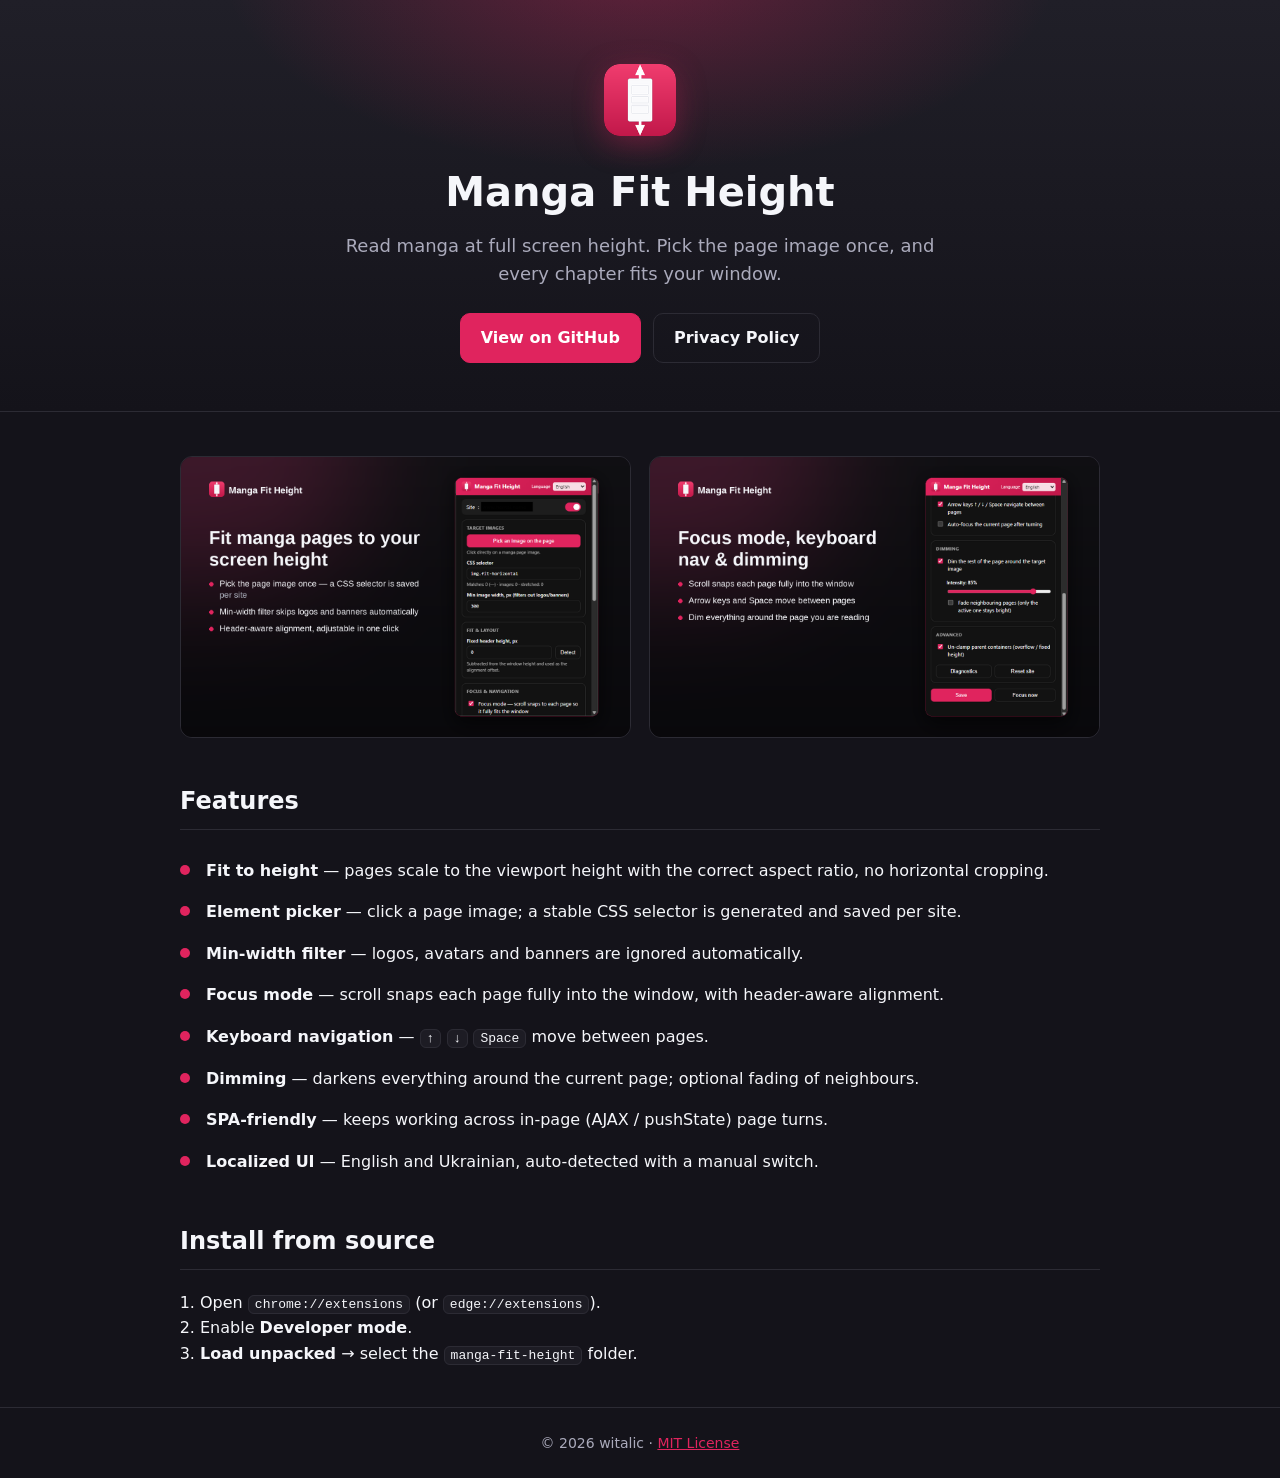
==== docs/index.html @ a0f36485 "Manga Fit Height v1.0.0" ====
<!DOCTYPE html>
<html lang="en">
  <head>
    <meta charset="utf-8" />
    <meta name="viewport" content="width=device-width, initial-scale=1" />
    <title>Manga Fit Height</title>
    <meta name="description" content="Chrome/Edge extension that fits manga page images to your screen height. Per-site element picker, focus mode, keyboard navigation and dimming." />
    <link rel="icon" href="assets/icon128.png" />
    <link rel="stylesheet" href="style.css" />
  </head>
  <body>
    <header class="hero">
      <div class="wrap">
        <img class="logo" src="assets/icon128.png" alt="Manga Fit Height icon" width="72" height="72" />
        <h1>Manga Fit Height</h1>
        <p class="tag">Read manga at full screen height. Pick the page image once, and every chapter fits your window.</p>
        <div class="cta">
          <a class="btn primary" href="https://github.com/witalic/manga-fit-height">View on GitHub</a>
          <a class="btn" href="privacy.html">Privacy Policy</a>
        </div>
      </div>
    </header>

    <main class="wrap">
      <section class="shots">
        <img src="assets/screenshot-1-setup.png" alt="Setup: pick an image and fit to height" />
        <img src="assets/screenshot-2-reading.png" alt="Focus mode, keyboard navigation and dimming" />
      </section>

      <section class="features">
        <h2>Features</h2>
        <ul>
          <li><b>Fit to height</b> — pages scale to the viewport height with the correct aspect ratio, no horizontal cropping.</li>
          <li><b>Element picker</b> — click a page image; a stable CSS selector is generated and saved per site.</li>
          <li><b>Min-width filter</b> — logos, avatars and banners are ignored automatically.</li>
          <li><b>Focus mode</b> — scroll snaps each page fully into the window, with header-aware alignment.</li>
          <li><b>Keyboard navigation</b> — <kbd>↑</kbd> <kbd>↓</kbd> <kbd>Space</kbd> move between pages.</li>
          <li><b>Dimming</b> — darkens everything around the current page; optional fading of neighbours.</li>
          <li><b>SPA-friendly</b> — keeps working across in-page (AJAX / pushState) page turns.</li>
          <li><b>Localized UI</b> — English and Ukrainian, auto-detected with a manual switch.</li>
        </ul>
      </section>

      <section class="install">
        <h2>Install from source</h2>
        <ol>
          <li>Open <code>chrome://extensions</code> (or <code>edge://extensions</code>).</li>
          <li>Enable <b>Developer mode</b>.</li>
          <li><b>Load unpacked</b> → select the <code>manga-fit-height</code> folder.</li>
        </ol>
      </section>
    </main>

    <footer>
      <div class="wrap">
        <span>© 2026 witalic · <a href="https://github.com/witalic/manga-fit-height/blob/main/LICENSE">MIT License</a></span>
      </div>
    </footer>
  </body>
</html>
---- docs/style.css ----
:root {
  --accent: #e0245e;
  --accent-2: #c2184a;
  --bg: #14131a;
  --card: #1d1c24;
  --text: #f5f6fa;
  --sub: #aab;
  --line: #2c2b34;
}

* { box-sizing: border-box; }

body {
  margin: 0;
  background: var(--bg);
  color: var(--text);
  font: 16px/1.6 system-ui, -apple-system, "Segoe UI", sans-serif;
}

.wrap { max-width: 960px; margin: 0 auto; padding: 0 20px; }

a { color: var(--accent); }

.hero {
  text-align: center;
  padding: 64px 0 48px;
  background:
    radial-gradient(600px 300px at 50% -40px, rgba(224, 36, 94, 0.35), transparent 70%),
    linear-gradient(180deg, #201f28, var(--bg));
  border-bottom: 1px solid var(--line);
}
.logo { border-radius: 16px; box-shadow: 0 8px 30px rgba(224, 36, 94, 0.35); }
.hero h1 { font-size: 40px; margin: 16px 0 8px; }
.tag { color: var(--sub); max-width: 620px; margin: 0 auto 24px; font-size: 18px; }

.cta { display: flex; gap: 12px; justify-content: center; flex-wrap: wrap; }
.btn {
  display: inline-block;
  padding: 11px 20px;
  border-radius: 10px;
  border: 1px solid var(--line);
  color: var(--text);
  text-decoration: none;
  font-weight: 600;
}
.btn:hover { border-color: var(--accent); }
.btn.primary { background: var(--accent); border-color: var(--accent); color: #fff; }
.btn.primary:hover { filter: brightness(1.08); }

.shots {
  display: grid;
  grid-template-columns: 1fr 1fr;
  gap: 18px;
  margin: 44px 0;
}
.shots img {
  width: 100%;
  border-radius: 12px;
  border: 1px solid var(--line);
}
@media (max-width: 720px) { .shots { grid-template-columns: 1fr; } }

section { margin: 40px 0; }
h2 { font-size: 24px; border-bottom: 1px solid var(--line); padding-bottom: 8px; }

.features ul { list-style: none; padding: 0; }
.features li { padding: 8px 0 8px 26px; position: relative; }
.features li::before {
  content: "";
  position: absolute;
  left: 0; top: 15px;
  width: 10px; height: 10px;
  border-radius: 50%;
  background: var(--accent);
}

.install ol { padding-left: 20px; }
code, kbd {
  background: var(--card);
  border: 1px solid var(--line);
  border-radius: 6px;
  padding: 1px 6px;
  font: 13px ui-monospace, Menlo, monospace;
}

footer {
  border-top: 1px solid var(--line);
  padding: 24px 0;
  color: var(--sub);
  text-align: center;
  font-size: 14px;
}

.doc { max-width: 760px; }
.doc h1 { font-size: 30px; }
.doc h2 { font-size: 20px; }
.doc p, .doc li { color: #d7d8e0; }
.back { display: inline-block; margin: 24px 0; }
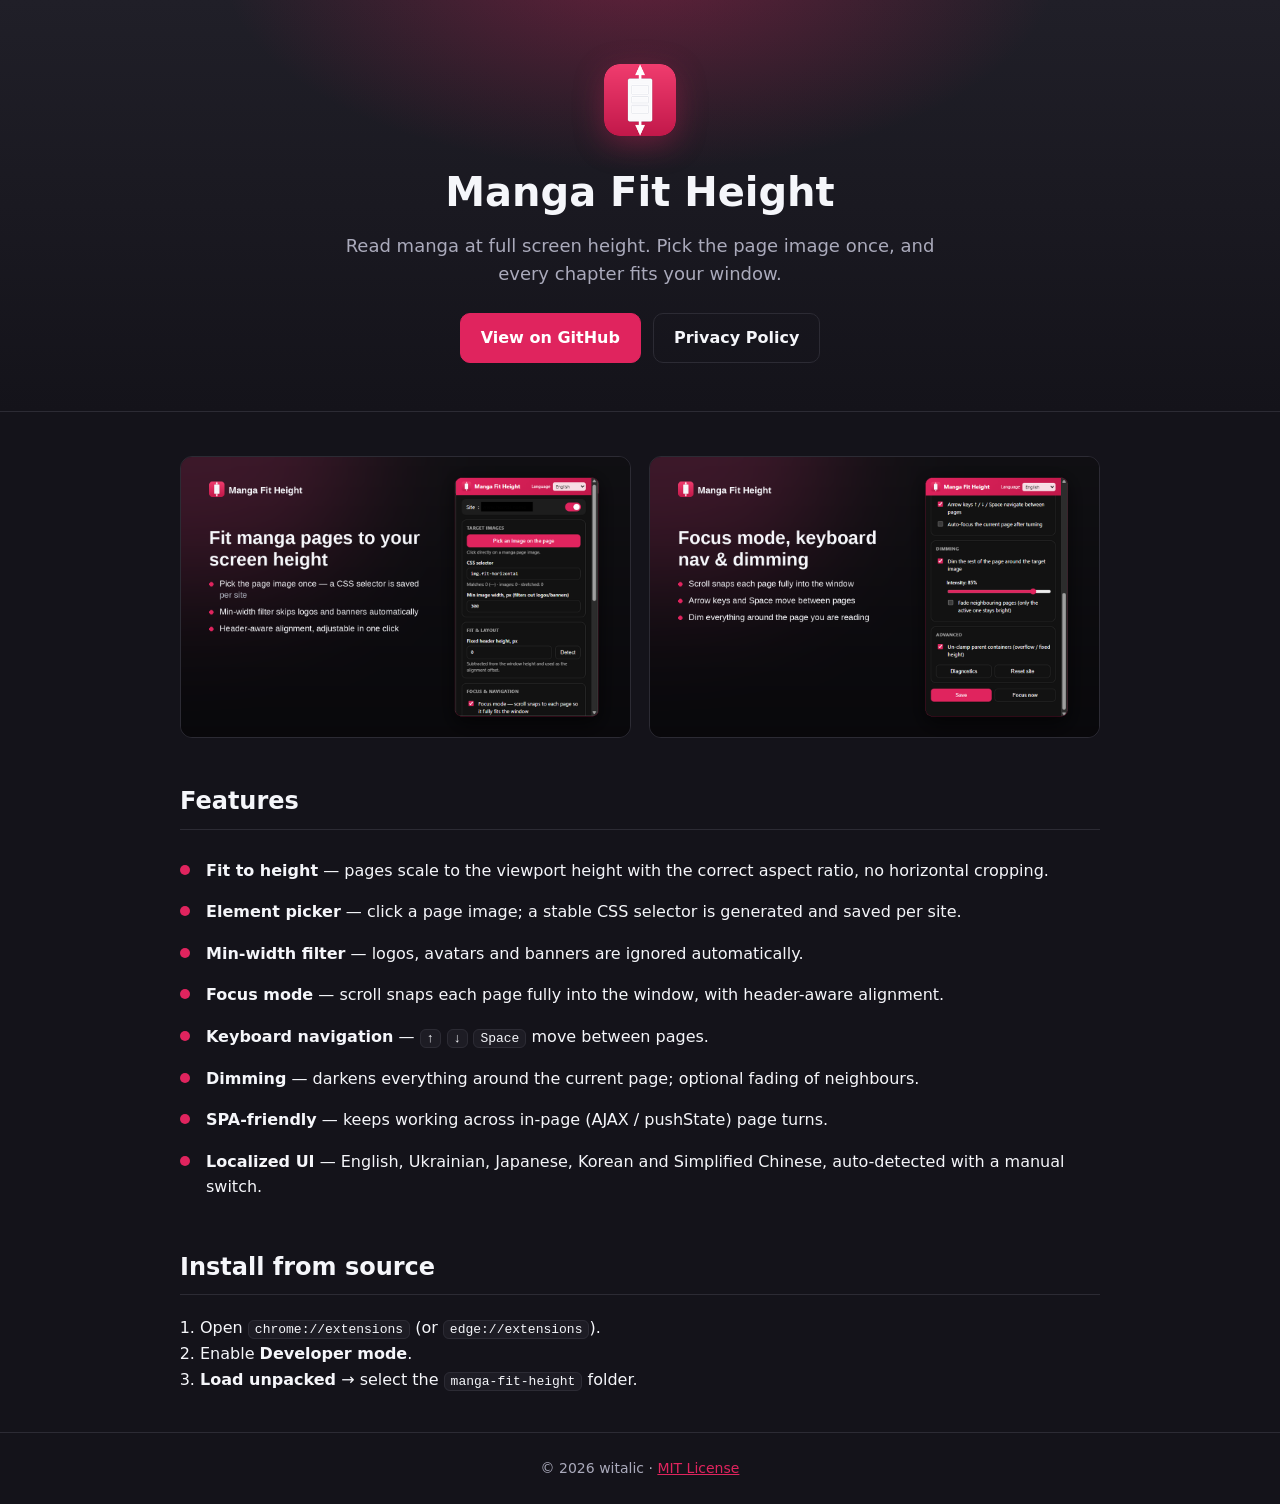
==== commit 36ffa98c: "Add Japanese, Korean and Simplified Chinese (v1.1.0) Most weekly users are on Japanese, English and " ====
--- a/docs/index.html
+++ b/docs/index.html
@@ -37,7 +37,7 @@
           <li><b>Keyboard navigation</b> — <kbd>↑</kbd> <kbd>↓</kbd> <kbd>Space</kbd> move between pages.</li>
           <li><b>Dimming</b> — darkens everything around the current page; optional fading of neighbours.</li>
           <li><b>SPA-friendly</b> — keeps working across in-page (AJAX / pushState) page turns.</li>
-          <li><b>Localized UI</b> — English and Ukrainian, auto-detected with a manual switch.</li>
+          <li><b>Localized UI</b> — English, Ukrainian, Japanese, Korean and Simplified Chinese, auto-detected with a manual switch.</li>
         </ul>
       </section>
 
